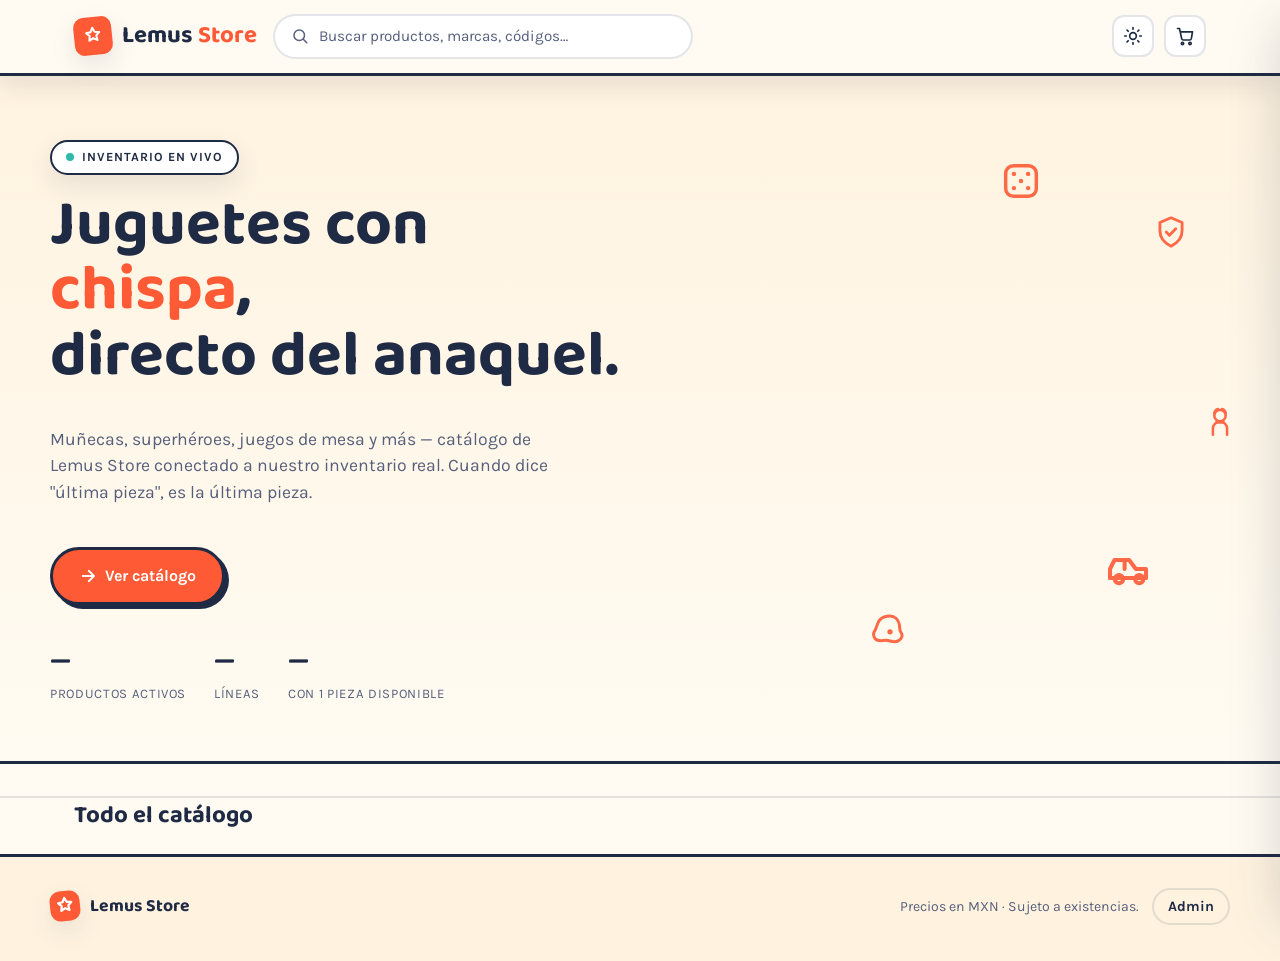
==== app/index.html @ d8103a43 "Paginate the public catalog at 15 products per page" ====
<!doctype html>
<html lang="es">
<head>
<meta charset="utf-8">
<meta name="viewport" content="width=device-width, initial-scale=1">
<title>Lemus Store — Catálogo</title>
<meta name="description" content="Catálogo de juguetes Lemus Store, con inventario en vivo.">
<link rel="stylesheet" href="css/styles.css">
<link rel="manifest" href="manifest-catalogo.json">
<meta name="theme-color" content="#FF5A36">
<link rel="apple-touch-icon" href="icons/catalogo/apple-touch-icon.png">
</head>
<body>

<header class="site">
  <div class="site-bar">
    <div class="logo">
      <span class="mark"><svg viewBox="0 0 24 24" fill="none" stroke="#fff" stroke-width="2.2" stroke-linecap="round" stroke-linejoin="round"><path d="M12 3l2.2 4.6 5 .7-3.6 3.5.9 5-4.5-2.4-4.5 2.4.9-5-3.6-3.5 5-.7z"/></svg></span>
      <span>Lemus <span style="color:var(--accent)">Store</span></span>
    </div>
    <label class="searchbox">
      <svg viewBox="0 0 24 24" fill="none" stroke="currentColor" stroke-width="2" stroke-linecap="round"><circle cx="11" cy="11" r="7"/><path d="m21 21-4.3-4.3"/></svg>
      <input id="search" type="text" placeholder="Buscar productos, marcas, códigos…" autocomplete="off">
    </label>
    <div class="head-actions">
      <button class="icon-btn" id="theme-toggle" aria-label="Cambiar tema" type="button">
        <svg viewBox="0 0 24 24" fill="none" stroke="currentColor" stroke-width="2" stroke-linecap="round" stroke-linejoin="round"><circle cx="12" cy="12" r="4"/></svg>
      </button>
      <button class="icon-btn" id="cart-btn" aria-label="Abrir carrito" type="button">
        <svg viewBox="0 0 24 24" fill="none" stroke="currentColor" stroke-width="2" stroke-linecap="round" stroke-linejoin="round"><circle cx="9" cy="21" r="1.4"/><circle cx="18" cy="21" r="1.4"/><path d="M3 3h2.4l2.6 12.2a2 2 0 0 0 2 1.6h7.6a2 2 0 0 0 2-1.6L21 7H6"/></svg>
        <span class="cart-count" id="cart-count" hidden>0</span>
      </button>
    </div>
  </div>
</header>

<section class="hero">
  <div class="hero-inner">
    <span class="eyebrow"><span class="dot"></span> Inventario en vivo</span>
    <h1>Juguetes con <span class="hl">chispa</span>,<br>directo del anaquel.</h1>
    <p class="lede">Muñecas, superhéroes, juegos de mesa y más — catálogo de Lemus Store conectado a nuestro inventario real. Cuando dice "última pieza", es la última pieza.</p>
    <div class="hero-ctas">
      <a href="#catalogo" class="btn btn-primary">
        <svg width="18" height="18" viewBox="0 0 24 24" fill="none" stroke="currentColor" stroke-width="2.4" stroke-linecap="round" stroke-linejoin="round"><path d="M5 12h14M13 5l7 7-7 7"/></svg>
        Ver catálogo
      </a>
    </div>
    <div class="hero-stats">
      <div><strong id="stat-products">—</strong><span>Productos activos</span></div>
      <div><strong id="stat-cats">—</strong><span>Líneas</span></div>
      <div><strong id="stat-low">—</strong><span>Con 1 pieza disponible</span></div>
    </div>
  </div>
</section>

<nav class="cat-rail" aria-label="Filtrar por línea">
  <div class="cat-scroll" id="line-scroll"></div>
</nav>
<nav class="cat-rail cat-rail-secondary" id="cat-rail-secondary" aria-label="Filtrar por categoría" hidden>
  <div class="cat-scroll" id="cat-scroll"></div>
</nav>

<main class="wrap" id="catalogo">
  <div class="grid-head">
    <h2 id="section-title">Todo el catálogo</h2>
    <span class="count" id="result-count"></span>
  </div>
  <div class="grid" id="grid"></div>
  <nav class="pagination" id="pagination" aria-label="Paginación del catálogo" hidden>
    <button class="btn btn-ghost btn-sm" id="page-prev" type="button">← Anterior</button>
    <span class="pagination-label" id="page-label"></span>
    <button class="btn btn-ghost btn-sm" id="page-next" type="button">Siguiente →</button>
  </nav>
  <div class="empty-state" id="empty-state" hidden>
    <svg viewBox="0 0 24 24" fill="none" stroke="currentColor" stroke-width="1.6"><circle cx="11" cy="11" r="7"/><path d="m21 21-4.3-4.3"/></svg>
    <p><strong>Sin resultados.</strong> Prueba con otra palabra o categoría.</p>
  </div>
</main>

<footer>
  <div class="foot-inner">
    <div class="logo" style="font-size:1.1rem;">
      <span class="mark" style="width:30px;height:30px;"><svg viewBox="0 0 24 24" fill="none" stroke="#fff" stroke-width="2.4" stroke-linecap="round" stroke-linejoin="round" width="16" height="16"><path d="M12 3l2.2 4.6 5 .7-3.6 3.5.9 5-4.5-2.4-4.5 2.4.9-5-3.6-3.5 5-.7z"/></svg></span>
      Lemus Store
    </div>
    <p>Precios en MXN · Sujeto a existencias. <a class="nav-link" href="admin.html" style="margin-left:10px;">Admin</a></p>
  </div>
</footer>

<div class="overlay" id="overlay"></div>
<aside class="drawer" id="drawer" aria-label="Carrito de compras">
  <div class="drawer-head">
    <h2>Tu carrito</h2>
    <button class="close-btn" id="close-drawer" aria-label="Cerrar carrito" type="button">
      <svg width="18" height="18" viewBox="0 0 24 24" fill="none" stroke="currentColor" stroke-width="2.2" stroke-linecap="round"><path d="M6 6l12 12M18 6L6 18"/></svg>
    </button>
  </div>
  <div class="drawer-items" id="drawer-items"></div>
  <div class="drawer-foot">
    <div class="field"><label for="chk-name">Nombre</label><input class="cell-input" id="chk-name" type="text" required></div>
    <div class="field"><label for="chk-phone">Teléfono</label><input class="cell-input" id="chk-phone" type="tel" required></div>
    <div class="field"><label for="chk-email">Correo</label><input class="cell-input" id="chk-email" type="email" required></div>
    <p class="form-error" id="checkout-error"></p>
    <div class="subtotal-row"><span>Subtotal</span><strong id="subtotal">$0.00</strong></div>
    <button class="btn btn-primary" style="width:100%;justify-content:center;" id="checkout-btn" type="button">Ir a pagar</button>
    <button class="btn btn-ghost" style="width:100%;justify-content:center;margin-top:8px;" id="layaway-btn" type="button">Apartar (paga 50% ahora)</button>
    <p style="color:var(--ink-soft);font-size:0.8rem;margin:6px 0 0;">Recoges tu pedido en tienda — no hacemos envíos por ahora.</p>
  </div>
</aside>

<div class="toast" id="toast"></div>

<script src="js/vendor/supabase.umd.js"></script>
<script type="module" src="js/catalog.js"></script>
<script>
  if ('serviceWorker' in navigator) {
    window.addEventListener('load', () => {
      navigator.serviceWorker.register('/sw.js').catch(() => {});
    });
  }
</script>
</body>
</html>
---- app/css/styles.css ----
@font-face {
  font-family: 'Baloo 2';
  font-weight: 700;
  font-style: normal;
  font-display: swap;
  src: url('../fonts/Baloo2-700.ttf') format('truetype');
}
@font-face {
  font-family: 'Karla';
  font-weight: 400;
  font-style: normal;
  font-display: swap;
  src: url('../fonts/Karla-400.ttf') format('truetype');
}
@font-face {
  font-family: 'Karla';
  font-weight: 700;
  font-style: normal;
  font-display: swap;
  src: url('../fonts/Karla-700.ttf') format('truetype');
}

:root {
  --bg: #FFFBF2;
  --bg-alt: #FFF3E0;
  --panel: #FFFFFF;
  --ink: #1F2A44;
  --ink-soft: #565F7C;
  --line: rgba(31,42,68,0.12);
  --accent: #FF5A36;
  --accent-ink: #FFFFFF;
  --accent-2: #FFC93C;
  --accent-3: #2FB8AC;
  --accent-4: #FF3E80;
  --accent-5: #7B67E0;
  --accent-6: #2F7DE0;
  --accent-7: #4CAF7D;
  --stock-low: #E0483C;
  --stock-low-bg: #FFE4DF;
  --ok: #1F9D63;
  --ok-bg: #DFF5E9;
  --shadow: 0 10px 26px rgba(31,42,68,0.10);
  --shadow-lg: 0 22px 48px rgba(31,42,68,0.18);
  --ease-out: cubic-bezier(0.23, 1, 0.32, 1);
  --ease-in-out: cubic-bezier(0.77, 0, 0.175, 1);
  --ease-drawer: cubic-bezier(0.32, 0.72, 0, 1);
  --ease-playful: cubic-bezier(0.34, 1.56, 0.64, 1);
  color-scheme: light;
}
@media (prefers-color-scheme: dark) {
  :root {
    --bg: #14162B; --bg-alt: #1B1D38; --panel: #1E2140;
    --ink: #F4F1E8; --ink-soft: #B7BAD6; --line: rgba(244,241,232,0.14);
    --accent: #FF7A52; --accent-ink: #1A1030; --accent-2: #FFD65C;
    --accent-3: #46D0C4; --accent-4: #FF6B9E; --accent-5: #9C8CFF;
    --accent-6: #5B9BFF; --accent-7: #6FCB9A;
    --stock-low: #FF8A7A; --stock-low-bg: rgba(255,122,82,0.16);
    --ok: #59D08C; --ok-bg: rgba(89,208,140,0.16);
    --shadow: 0 10px 26px rgba(0,0,0,0.32); --shadow-lg: 0 26px 54px rgba(0,0,0,0.45);
    color-scheme: dark;
  }
}
:root[data-theme="dark"] {
  --bg: #14162B; --bg-alt: #1B1D38; --panel: #1E2140;
  --ink: #F4F1E8; --ink-soft: #B7BAD6; --line: rgba(244,241,232,0.14);
  --accent: #FF7A52; --accent-ink: #1A1030; --accent-2: #FFD65C;
  --accent-3: #46D0C4; --accent-4: #FF6B9E; --accent-5: #9C8CFF;
  --accent-6: #5B9BFF; --accent-7: #6FCB9A;
  --stock-low: #FF8A7A; --stock-low-bg: rgba(255,122,82,0.16);
  --ok: #59D08C; --ok-bg: rgba(89,208,140,0.16);
  --shadow: 0 10px 26px rgba(0,0,0,0.32); --shadow-lg: 0 26px 54px rgba(0,0,0,0.45);
  color-scheme: dark;
}
:root[data-theme="light"] {
  --bg: #FFFBF2; --bg-alt: #FFF3E0; --panel: #FFFFFF;
  --ink: #1F2A44; --ink-soft: #565F7C; --line: rgba(31,42,68,0.12);
  --accent: #FF5A36; --accent-ink: #FFFFFF; --accent-2: #FFC93C;
  --accent-3: #2FB8AC; --accent-4: #FF3E80; --accent-5: #7B67E0;
  --accent-6: #2F7DE0; --accent-7: #4CAF7D;
  --stock-low: #E0483C; --stock-low-bg: #FFE4DF;
  --ok: #1F9D63; --ok-bg: #DFF5E9;
  --shadow: 0 10px 26px rgba(31,42,68,0.10); --shadow-lg: 0 22px 48px rgba(31,42,68,0.18);
  color-scheme: light;
}

* { box-sizing: border-box; }
html, body { margin: 0; padding: 0; }
body {
  background: var(--bg); color: var(--ink);
  font-family: 'Karla', system-ui, sans-serif;
  font-size: 16px; line-height: 1.5;
  -webkit-font-smoothing: antialiased;
  overflow-x: hidden;
}
h1, h2, h3, .display { font-family: 'Baloo 2', system-ui, sans-serif; font-weight: 700; text-wrap: balance; margin: 0; }
a { color: inherit; }
button { font-family: inherit; }
::selection { background: var(--accent-2); color: var(--ink); }

@media (prefers-reduced-motion: reduce) {
  *, *::before, *::after { animation-duration: 0.001ms !important; animation-delay: 0ms !important; animation-iteration-count: 1 !important; transition-duration: 0.001ms !important; }
}

.wrap { max-width: 1180px; margin: 0 auto; padding: 0 24px; }

/* ---------- Header ---------- */
header.site { position: sticky; top: 0; z-index: 40; background: var(--bg); border-bottom: 3px solid var(--ink); box-shadow: var(--shadow); }
.site-bar { display: flex; align-items: center; gap: 16px; padding: 14px 24px; max-width: 1180px; margin: 0 auto; }
.logo { display: flex; align-items: center; gap: 10px; font-family: 'Baloo 2', sans-serif; font-size: 1.5rem; white-space: nowrap; flex-shrink: 0; text-decoration: none; }
.logo .mark { width: 38px; height: 38px; border-radius: 10px; background: var(--accent); display: grid; place-items: center; transform: rotate(-6deg); box-shadow: var(--shadow); flex-shrink: 0; }
.logo .mark svg { width: 22px; height: 22px; }
.searchbox { flex: 1; display: flex; align-items: center; gap: 8px; background: var(--panel); border: 2px solid var(--line); border-radius: 999px; padding: 8px 16px; max-width: 420px; transition: border-color 0.15s ease; }
.searchbox:focus-within { border-color: var(--accent); }
.searchbox svg { width: 18px; height: 18px; flex-shrink: 0; color: var(--ink-soft); }
.searchbox input { border: none; outline: none; background: transparent; font: inherit; color: var(--ink); width: 100%; font-size: 0.95rem; }
.searchbox input::placeholder { color: var(--ink-soft); }
.head-actions { display: flex; align-items: center; gap: 10px; margin-left: auto; }
.icon-btn { position: relative; width: 42px; height: 42px; border-radius: 12px; border: 2px solid var(--line); background: var(--panel); display: grid; place-items: center; cursor: pointer; color: var(--ink); transition: transform 0.12s var(--ease-out), border-color 0.12s ease; }
.icon-btn:hover { border-color: var(--accent); transform: translateY(-2px); }
.icon-btn:active { transform: translateY(-2px) scale(0.93); transition-duration: 0.08s; }
.icon-btn:focus-visible { outline: 3px solid var(--accent); outline-offset: 2px; }
.icon-btn svg { width: 20px; height: 20px; }
.cart-count { position: absolute; top: -8px; right: -8px; background: var(--accent-4); color: #fff; font-size: 0.68rem; font-weight: 700; min-width: 20px; height: 20px; border-radius: 999px; display: grid; place-items: center; padding: 0 4px; border: 2px solid var(--bg); font-family: 'Karla', sans-serif; transform: scale(1); transition: transform 0.18s var(--ease-playful); }
.cart-count[hidden] { display: none; }
.cart-count.bump { transform: scale(1.35); }
.nav-link { font-weight: 700; font-size: 0.9rem; padding: 8px 14px; border-radius: 999px; border: 2px solid var(--line); text-decoration: none; color: var(--ink); transition: border-color 0.12s ease, transform 0.12s var(--ease-out); }
.nav-link:hover { border-color: var(--accent); transform: translateY(-2px); }

/* ---------- Hero ---------- */
.hero { position: relative; overflow: hidden; background: linear-gradient(180deg, var(--bg-alt), var(--bg)); border-bottom: 3px solid var(--ink); padding: 64px 24px 56px; }
.hero-inner { max-width: 1180px; margin: 0 auto; position: relative; z-index: 2; display: flex; flex-direction: column; align-items: flex-start; gap: 18px; }
.eyebrow { display: inline-flex; align-items: center; gap: 8px; background: var(--panel); border: 2px solid var(--ink); border-radius: 999px; padding: 6px 14px; font-weight: 700; font-size: 0.78rem; letter-spacing: 0.08em; text-transform: uppercase; box-shadow: var(--shadow); }
.eyebrow .dot { width: 8px; height: 8px; border-radius: 50%; background: var(--accent-3); flex-shrink: 0; animation: pulse 1.8s ease-in-out infinite; }
@keyframes pulse { 0%,100% { opacity: 1; transform: scale(1); } 50% { opacity: 0.5; transform: scale(0.8); } }
.hero h1 { font-size: clamp(2.2rem, 5.4vw, 4rem); line-height: 1.03; max-width: 15ch; }
.hero h1 .hl { color: var(--accent); }
.hero p.lede { max-width: 52ch; font-size: 1.1rem; color: var(--ink-soft); }
.hero-ctas { display: flex; gap: 12px; flex-wrap: wrap; margin-top: 6px; }
.btn { font-weight: 700; border-radius: 999px; padding: 14px 26px; border: 3px solid var(--ink); cursor: pointer; font-size: 1rem; display: inline-flex; align-items: center; gap: 8px; transition: transform 0.18s var(--ease-playful), box-shadow 0.18s var(--ease-out); text-decoration: none; }
.btn:focus-visible { outline: 3px solid var(--accent-3); outline-offset: 3px; }
.btn-primary { background: var(--accent); color: var(--accent-ink); box-shadow: 4px 4px 0 var(--ink); }
.btn-primary:hover { transform: translate(-2px,-2px); box-shadow: 6px 6px 0 var(--ink); }
.btn-ghost { background: var(--panel); color: var(--ink); box-shadow: 4px 4px 0 var(--ink); }
.btn-ghost:hover { transform: translate(-2px,-2px); box-shadow: 6px 6px 0 var(--ink); }
.btn:active { transform: translate(1px,1px); box-shadow: 2px 2px 0 var(--ink); transition: transform 0.09s var(--ease-out), box-shadow 0.09s var(--ease-out); }
.btn:disabled { opacity: 0.55; cursor: not-allowed; transform: none !important; box-shadow: 4px 4px 0 var(--ink) !important; }
.btn-sm { padding: 9px 16px; font-size: 0.88rem; border-width: 2px; box-shadow: 3px 3px 0 var(--ink); }
.btn-sm:hover { box-shadow: 4px 4px 0 var(--ink); }
.btn-danger { background: var(--stock-low-bg); color: var(--stock-low); border-color: var(--stock-low); box-shadow: 3px 3px 0 var(--stock-low); }
.hero-stats { display: flex; gap: 28px; margin-top: 18px; flex-wrap: wrap; }
.hero-stats div strong, .stat-tile strong { font-family: 'Baloo 2'; font-size: 1.7rem; display: block; font-variant-numeric: tabular-nums; }
.hero-stats div span, .stat-tile span { font-size: 0.82rem; color: var(--ink-soft); text-transform: uppercase; letter-spacing: 0.05em; }

.float-toy { position: absolute; z-index: 1; pointer-events: none; animation: float 6s ease-in-out infinite; opacity: 0.9; }
@keyframes float { 0%, 100% { transform: translateY(0) rotate(var(--r, 0deg)); } 50% { transform: translateY(-18px) rotate(var(--r2, 8deg)); } }

/* ---------- Category rail ---------- */
.cat-rail { position: sticky; top: 73px; z-index: 30; background: var(--bg); border-bottom: 2px solid var(--line); padding: 14px 0; }
.cat-rail-secondary { top: 129px; z-index: 29; background: var(--bg-alt); }
.price-wrap { display: inline-flex; align-items: baseline; gap: 6px; flex-wrap: wrap; }
.price-was { font-size: 0.82rem; color: var(--ink-soft); text-decoration: line-through; }
.promo-badge { font-size: 0.68rem; font-weight: 700; background: var(--accent-4); color: #fff; padding: 2px 7px; border-radius: 999px; }
.cat-scroll { display: flex; gap: 10px; overflow-x: auto; padding: 2px 24px; max-width: 1180px; margin: 0 auto; scrollbar-width: thin; }
.chip { flex-shrink: 0; display: inline-flex; align-items: center; gap: 8px; border: 2px solid var(--ink); border-radius: 999px; padding: 9px 16px; font-weight: 700; font-size: 0.88rem; background: var(--panel); color: var(--ink); cursor: pointer; transition: transform 0.12s var(--ease-out), background 0.12s ease, color 0.12s ease; white-space: nowrap; }
.chip .sw { width: 10px; height: 10px; border-radius: 50%; flex-shrink: 0; background: var(--c, var(--accent)); }
.chip:hover { transform: translateY(-2px); }
.chip:active { transform: translateY(-2px) scale(0.96); transition-duration: 0.08s; }
.chip[aria-pressed="true"] { background: var(--ink); color: var(--bg); }
.chip[aria-pressed="true"] .sw { background: var(--c, var(--accent-2)); }
.chip:focus-visible { outline: 3px solid var(--accent); outline-offset: 2px; }

/* ---------- Product grid ---------- */
main { padding: 40px 0 100px; }
.grid-head { display: flex; align-items: baseline; justify-content: space-between; gap: 12px; margin-bottom: 20px; flex-wrap: wrap; }
.grid-head[hidden] { display: none; }
.grid-head h2 { font-size: 1.5rem; }
.grid-head .count { color: var(--ink-soft); font-size: 0.92rem; }
.pagination { display: flex; align-items: center; justify-content: center; gap: 16px; margin: 28px 0 8px; }
.pagination[hidden] { display: none; }
.pagination-label { font-weight: 700; color: var(--ink-soft); font-size: 0.92rem; }
.grid { display: grid; grid-template-columns: repeat(auto-fill, minmax(230px, 1fr)); gap: 20px; }
.card { background: var(--panel); border: 2px solid var(--line); border-radius: 18px; overflow: hidden; display: flex; flex-direction: column; box-shadow: var(--shadow); transition: transform 0.16s var(--ease-out), box-shadow 0.16s var(--ease-out), border-color 0.16s var(--ease-out); opacity: 1; transform: translateY(0) scale(1); }
.card:hover { transform: translateY(-4px); box-shadow: var(--shadow-lg); border-color: var(--c, var(--accent)); }
.grid.animate-in .card { animation: card-in 0.32s var(--ease-out) both; animation-delay: calc(var(--i, 0) * 28ms); }
@keyframes card-in { from { opacity: 0; transform: translateY(10px) scale(0.97); } to { opacity: 1; transform: translateY(0) scale(1); } }
.card-art { position: relative; aspect-ratio: 4/3; background: linear-gradient(155deg, color-mix(in srgb, var(--c, var(--accent)) 24%, var(--bg)), color-mix(in srgb, var(--c, var(--accent)) 10%, var(--panel))); display: grid; place-items: center; overflow: hidden; }
.card-art svg { width: 46%; height: 46%; color: var(--c, var(--accent)); filter: drop-shadow(0 6px 10px rgba(0,0,0,0.15)); }
.card-art .ring { position: absolute; width: 130%; height: 130%; border-radius: 50%; border: 2px dashed color-mix(in srgb, var(--c, var(--accent)) 45%, transparent); opacity: 0.5; }
.badge-stock { position: absolute; top: 10px; left: 10px; background: var(--stock-low-bg); color: var(--stock-low); font-size: 0.7rem; font-weight: 700; padding: 4px 9px; border-radius: 999px; border: 1.5px solid color-mix(in srgb, var(--stock-low) 40%, transparent); }
.badge-code { position: absolute; top: 10px; right: 10px; background: rgba(255,255,255,0.85); color: var(--ink); font-size: 0.66rem; font-weight: 700; padding: 4px 8px; border-radius: 999px; font-family: 'Karla', monospace; letter-spacing: 0.02em; }
:root[data-theme="dark"] .badge-code { background: rgba(0,0,0,0.5); }
@media (prefers-color-scheme: dark) { .badge-code { background: rgba(0,0,0,0.5); } }
.card-body { padding: 14px 16px 16px; display: flex; flex-direction: column; gap: 8px; flex: 1; }
.card-cat { font-size: 0.7rem; font-weight: 700; text-transform: uppercase; letter-spacing: 0.06em; color: var(--c, var(--accent)); }
.card-name { font-family: 'Baloo 2'; font-size: 1.05rem; line-height: 1.15; min-height: 2.3em; }
.card-foot { margin-top: auto; display: flex; align-items: center; justify-content: space-between; gap: 8px; }
.price { font-family: 'Baloo 2'; font-size: 1.3rem; }
.price sup { font-size: 0.6em; font-family: 'Karla'; font-weight: 700; color: var(--ink-soft); }
.add-btn { width: 40px; height: 40px; border-radius: 12px; border: 2px solid var(--ink); background: var(--accent-2); color: var(--ink); cursor: pointer; display: grid; place-items: center; flex-shrink: 0; transition: transform 0.14s var(--ease-out); }
.add-btn:hover { transform: scale(1.07); }
.add-btn:active { transform: scale(0.95); transition-duration: 0.08s; }
.add-btn:focus-visible { outline: 3px solid var(--accent); outline-offset: 2px; }
.add-btn svg { width: 18px; height: 18px; }
.empty-state { text-align: center; padding: 70px 20px; color: var(--ink-soft); }
.empty-state svg { width: 64px; height: 64px; margin-bottom: 14px; color: var(--line); }
.skeleton { background: linear-gradient(90deg, var(--line) 25%, transparent 37%, var(--line) 63%); background-size: 400% 100%; animation: shimmer 1.4s ease infinite; border-radius: 18px; aspect-ratio: 3/4; }
@keyframes shimmer { 0% { background-position: 100% 0; } 100% { background-position: -100% 0; } }

/* ---------- Cart drawer ---------- */
.overlay { position: fixed; inset: 0; background: rgba(20,22,43,0.45); opacity: 0; pointer-events: none; transition: opacity 0.28s var(--ease-out); z-index: 48; backdrop-filter: blur(2px); }
.overlay.open { opacity: 1; pointer-events: auto; }
.drawer { position: fixed; top: 0; right: 0; height: 100%; width: min(400px, 92vw); background: var(--bg); border-left: 3px solid var(--ink); z-index: 49; display: flex; flex-direction: column; transform: translateX(100%); transition: transform 0.28s var(--ease-drawer); box-shadow: var(--shadow-lg); }
.drawer.open { transform: translateX(0); }
.drawer-head { display: flex; align-items: center; justify-content: space-between; padding: 18px 20px; border-bottom: 2px solid var(--line); }
.drawer-head h2 { font-size: 1.3rem; }
.close-btn { width: 36px; height: 36px; border-radius: 10px; border: 2px solid var(--line); background: var(--panel); cursor: pointer; display: grid; place-items: center; color: var(--ink); transition: border-color 0.12s ease, transform 0.1s var(--ease-out); }
.close-btn:hover { border-color: var(--accent); }
.close-btn:active { transform: scale(0.9); transition-duration: 0.08s; }
.drawer-items { flex: 1; overflow-y: auto; padding: 12px 20px; display: flex; flex-direction: column; gap: 12px; }
.cart-row { display: flex; gap: 12px; align-items: center; padding: 10px 0; border-bottom: 1px solid var(--line); }
.cart-row .art { width: 56px; height: 56px; border-radius: 12px; flex-shrink: 0; background: color-mix(in srgb, var(--c, var(--accent)) 22%, var(--bg)); display: grid; place-items: center; }
.cart-row .art svg { width: 60%; height: 60%; color: var(--c, var(--accent)); }
.cart-row .info { flex: 1; min-width: 0; }
.cart-row .info .n { font-family: 'Baloo 2'; font-size: 0.92rem; line-height: 1.2; }
.cart-row .info .p { font-size: 0.85rem; color: var(--ink-soft); margin-top: 2px; }
.qty-ctrl { display: flex; align-items: center; gap: 6px; }
.qty-ctrl button { width: 26px; height: 26px; border-radius: 8px; border: 2px solid var(--line); background: var(--panel); cursor: pointer; color: var(--ink); font-weight: 700; display: grid; place-items: center; transition: border-color 0.12s ease, transform 0.08s var(--ease-out); }
.qty-ctrl button:hover { border-color: var(--accent); }
.qty-ctrl button:active { transform: scale(0.88); }
.qty-ctrl span { min-width: 18px; text-align: center; font-weight: 700; font-variant-numeric: tabular-nums; }
.drawer-foot { border-top: 2px solid var(--line); padding: 18px 20px 22px; }
.subtotal-row { display: flex; justify-content: space-between; align-items: baseline; margin-bottom: 14px; }
.subtotal-row span:first-child { color: var(--ink-soft); font-size: 0.9rem; }
.subtotal-row strong { font-family: 'Baloo 2'; font-size: 1.5rem; }
.drawer-empty { text-align: center; padding: 50px 20px; color: var(--ink-soft); }
.drawer-empty svg { width: 56px; height: 56px; margin-bottom: 12px; color: var(--line); }

.toast { position: fixed; bottom: 24px; left: 50%; transform: translateX(-50%) translateY(12px) scale(0.96); background: var(--ink); color: var(--bg); padding: 12px 20px; border-radius: 999px; font-weight: 700; font-size: 0.9rem; opacity: 0; pointer-events: none; transition: opacity 0.16s var(--ease-out), transform 0.16s var(--ease-out); z-index: 60; display: flex; align-items: center; gap: 8px; box-shadow: var(--shadow-lg); }
.toast.show { opacity: 1; transform: translateX(-50%) translateY(0) scale(1); transition-duration: 0.22s; }
.toast svg { width: 16px; height: 16px; color: var(--accent-3); flex-shrink: 0; }
.toast.error svg { color: var(--stock-low); }

footer { border-top: 3px solid var(--ink); padding: 34px 24px 40px; background: var(--bg-alt); }
.foot-inner { max-width: 1180px; margin: 0 auto; display: flex; justify-content: space-between; gap: 20px; flex-wrap: wrap; align-items: center; }
.foot-inner p { color: var(--ink-soft); font-size: 0.88rem; margin: 0; }

/* ---------- Admin ---------- */
.admin-main { padding: 32px 0 100px; }
.tab-row { display: flex; gap: 6px; overflow-x: auto; border-bottom: 2px solid var(--line); margin-bottom: 22px; }
.tab-btn { flex-shrink: 0; border: none; background: none; padding: 10px 16px; font-weight: 700; font-size: 0.92rem; color: var(--ink-soft); cursor: pointer; border-bottom: 3px solid transparent; margin-bottom: -2px; transition: color 0.12s ease, border-color 0.12s ease; }
.tab-btn:hover { color: var(--ink); }
.tab-btn[aria-selected="true"] { color: var(--ink); border-color: var(--accent); }
.tab-panel[hidden] { display: none; }
.stat-row { display: grid; grid-template-columns: repeat(auto-fit, minmax(160px, 1fr)); gap: 16px; margin-bottom: 32px; }
.stat-tile { background: var(--panel); border: 2px solid var(--line); border-radius: 16px; padding: 18px 20px; box-shadow: var(--shadow); }
.stat-tile.warn strong { color: var(--stock-low); }
.toolbar { display: flex; align-items: center; gap: 12px; flex-wrap: wrap; margin-bottom: 18px; }
.toolbar .searchbox { max-width: 320px; }
.table-wrap { overflow-x: auto; border: 2px solid var(--line); border-radius: 16px; background: var(--panel); box-shadow: var(--shadow); }
table.admin-table { width: 100%; border-collapse: collapse; min-width: 760px; }
.admin-table th { text-align: left; font-size: 0.72rem; text-transform: uppercase; letter-spacing: 0.05em; color: var(--ink-soft); padding: 12px 14px; border-bottom: 2px solid var(--line); white-space: nowrap; }
.admin-table td { padding: 10px 14px; border-bottom: 1px solid var(--line); vertical-align: middle; }
.admin-table tr:last-child td { border-bottom: none; }
.admin-table tr.low-stock td:first-child { box-shadow: inset 3px 0 0 var(--stock-low); }
.cat-dot { display: inline-block; width: 9px; height: 9px; border-radius: 50%; margin-right: 6px; background: var(--c, var(--accent)); }
.cell-input { width: 100%; min-width: 90px; border: 2px solid transparent; background: transparent; border-radius: 8px; padding: 6px 8px; font: inherit; font-variant-numeric: tabular-nums; color: var(--ink); transition: border-color 0.12s ease, background 0.12s ease; }
.cell-input:hover { background: var(--bg-alt); }
.cell-input:focus { outline: none; border-color: var(--accent); background: var(--panel); }
.cell-input.name-input { min-width: 220px; }
.cell-input.dirty { border-color: var(--accent-2); background: color-mix(in srgb, var(--accent-2) 14%, var(--panel)); }
select.cell-input { appearance: none; cursor: pointer; }
.row-actions { display: flex; gap: 6px; }
.icon-mini { width: 30px; height: 30px; border-radius: 8px; border: 2px solid var(--line); background: var(--panel); cursor: pointer; display: grid; place-items: center; color: var(--ink); transition: border-color 0.12s ease, transform 0.1s var(--ease-out); }
.icon-mini:hover { border-color: var(--accent); }
.icon-mini:active { transform: scale(0.9); }
.icon-mini.danger:hover { border-color: var(--stock-low); color: var(--stock-low); }
.icon-mini svg { width: 15px; height: 15px; }
.save-pill { font-size: 0.68rem; font-weight: 700; padding: 3px 8px; border-radius: 999px; background: var(--ok-bg); color: var(--ok); opacity: 0; transition: opacity 0.2s var(--ease-out); white-space: nowrap; }
.save-pill.show { opacity: 1; }

.login-wrap { min-height: calc(100vh - 74px); display: grid; place-items: center; padding: 40px 20px; }
.login-wrap[hidden] { display: none; }
.login-card { width: 100%; max-width: 380px; background: var(--panel); border: 2px solid var(--line); border-radius: 20px; padding: 32px 28px; box-shadow: var(--shadow-lg); display: flex; flex-direction: column; gap: 16px; }
.login-card h1 { font-size: 1.5rem; }
.login-card p { color: var(--ink-soft); font-size: 0.92rem; margin: 0; }
.field { display: flex; flex-direction: column; gap: 6px; }
.field label { font-size: 0.8rem; font-weight: 700; color: var(--ink-soft); }
.field input { border: 2px solid var(--line); border-radius: 10px; padding: 10px 12px; font: inherit; background: var(--bg); color: var(--ink); transition: border-color 0.12s ease; }
.field input:focus { outline: none; border-color: var(--accent); }
.form-error { color: var(--stock-low); font-size: 0.85rem; min-height: 1.2em; }
.add-form { display: grid; grid-template-columns: repeat(auto-fit, minmax(140px, 1fr)); gap: 10px; background: var(--panel); border: 2px solid var(--line); border-radius: 16px; padding: 18px; margin-bottom: 18px; box-shadow: var(--shadow); }
.add-form[hidden] { display: none; }
.add-form .field { grid-column: span 1; }
.add-form .submit-cell { display: flex; align-items: flex-end; }

@media (max-width: 640px) {
  .hero { padding: 44px 20px 40px; }
  .searchbox { max-width: none; }
  .site-bar { flex-wrap: wrap; }
  .cat-rail { top: 0; }
  .cat-rail-secondary { top: 56px; }
}
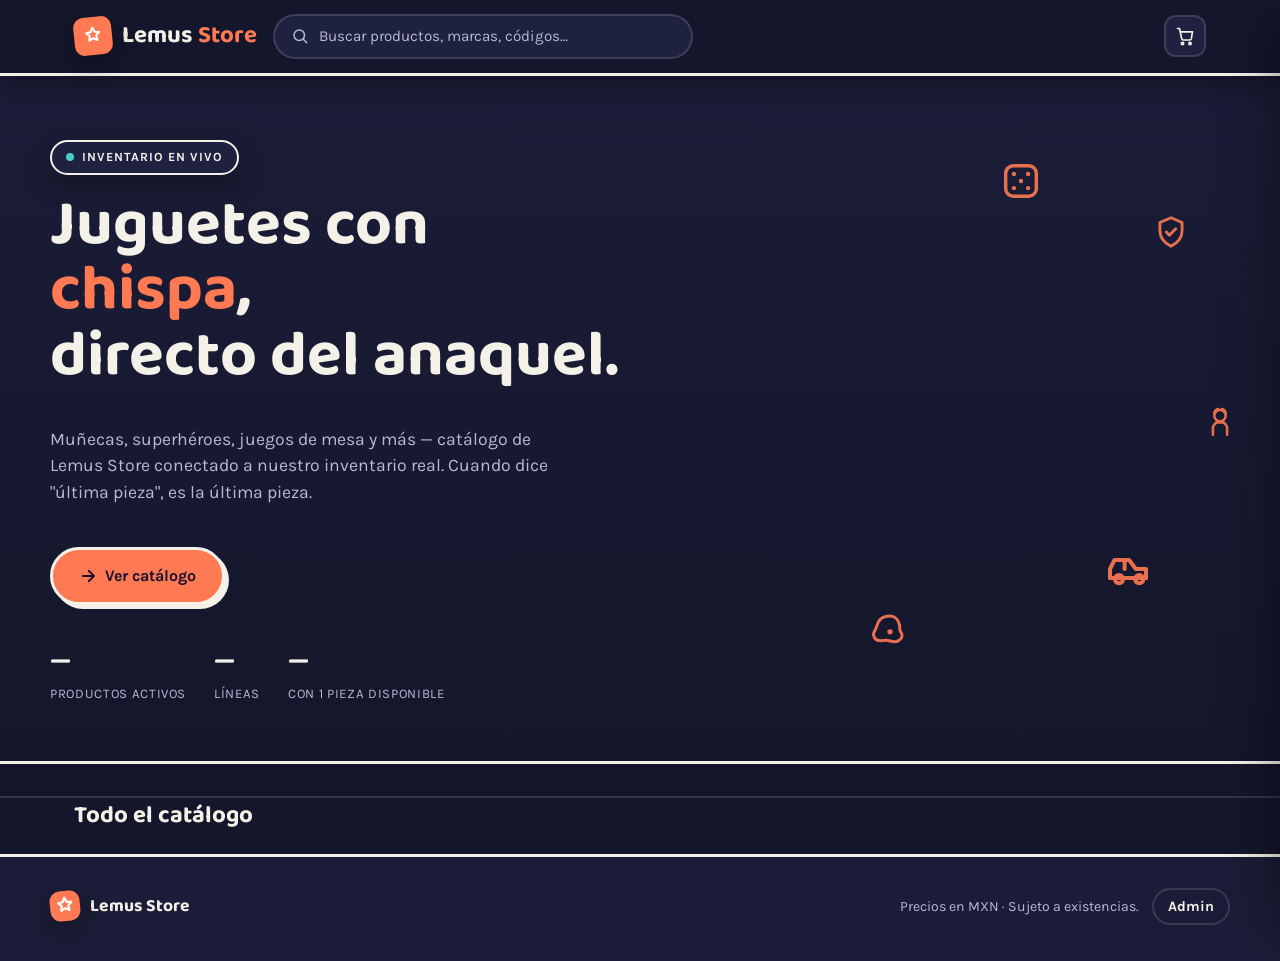
==== commit d7fa0cd7: "Auto-switch the public catalog's theme by time of day in Mexico City" ====
--- a/app/index.html
+++ b/app/index.html
@@ -23,9 +23,6 @@
       <input id="search" type="text" placeholder="Buscar productos, marcas, códigos…" autocomplete="off">
     </label>
     <div class="head-actions">
-      <button class="icon-btn" id="theme-toggle" aria-label="Cambiar tema" type="button">
-        <svg viewBox="0 0 24 24" fill="none" stroke="currentColor" stroke-width="2" stroke-linecap="round" stroke-linejoin="round"><circle cx="12" cy="12" r="4"/></svg>
-      </button>
       <button class="icon-btn" id="cart-btn" aria-label="Abrir carrito" type="button">
         <svg viewBox="0 0 24 24" fill="none" stroke="currentColor" stroke-width="2" stroke-linecap="round" stroke-linejoin="round"><circle cx="9" cy="21" r="1.4"/><circle cx="18" cy="21" r="1.4"/><path d="M3 3h2.4l2.6 12.2a2 2 0 0 0 2 1.6h7.6a2 2 0 0 0 2-1.6L21 7H6"/></svg>
         <span class="cart-count" id="cart-count" hidden>0</span>
@@ -46,7 +43,7 @@
       </a>
     </div>
     <div class="hero-stats">
-      <div><strong id="stat-products">—</strong><span>Productos activos</span></div>
+      <div id="stat-products-wrap"><strong id="stat-products">—</strong><span>Productos activos</span></div>
       <div><strong id="stat-cats">—</strong><span>Líneas</span></div>
       <div><strong id="stat-low">—</strong><span>Con 1 pieza disponible</span></div>
     </div>
@@ -71,6 +68,7 @@
     <span class="pagination-label" id="page-label"></span>
     <button class="btn btn-ghost btn-sm" id="page-next" type="button">Siguiente →</button>
   </nav>
+  <div class="promo-banner" id="promo-banner" hidden></div>
   <div class="empty-state" id="empty-state" hidden>
     <svg viewBox="0 0 24 24" fill="none" stroke="currentColor" stroke-width="1.6"><circle cx="11" cy="11" r="7"/><path d="m21 21-4.3-4.3"/></svg>
     <p><strong>Sin resultados.</strong> Prueba con otra palabra o categoría.</p>
--- a/app/css/styles.css
+++ b/app/css/styles.css
@@ -178,6 +178,9 @@
 .pagination { display: flex; align-items: center; justify-content: center; gap: 16px; margin: 28px 0 8px; }
 .pagination[hidden] { display: none; }
 .pagination-label { font-weight: 700; color: var(--ink-soft); font-size: 0.92rem; }
+.promo-banner { display: flex; flex-wrap: wrap; gap: 10px; margin: 24px 0 8px; }
+.promo-banner[hidden] { display: none; }
+.promo-banner-item { background: var(--accent-2); color: var(--ink); font-weight: 700; padding: 10px 18px; border-radius: 999px; border: 2px solid var(--ink); font-size: 0.88rem; }
 .grid { display: grid; grid-template-columns: repeat(auto-fill, minmax(230px, 1fr)); gap: 20px; }
 .card { background: var(--panel); border: 2px solid var(--line); border-radius: 18px; overflow: hidden; display: flex; flex-direction: column; box-shadow: var(--shadow); transition: transform 0.16s var(--ease-out), box-shadow 0.16s var(--ease-out), border-color 0.16s var(--ease-out); opacity: 1; transform: translateY(0) scale(1); }
 .card:hover { transform: translateY(-4px); box-shadow: var(--shadow-lg); border-color: var(--c, var(--accent)); }
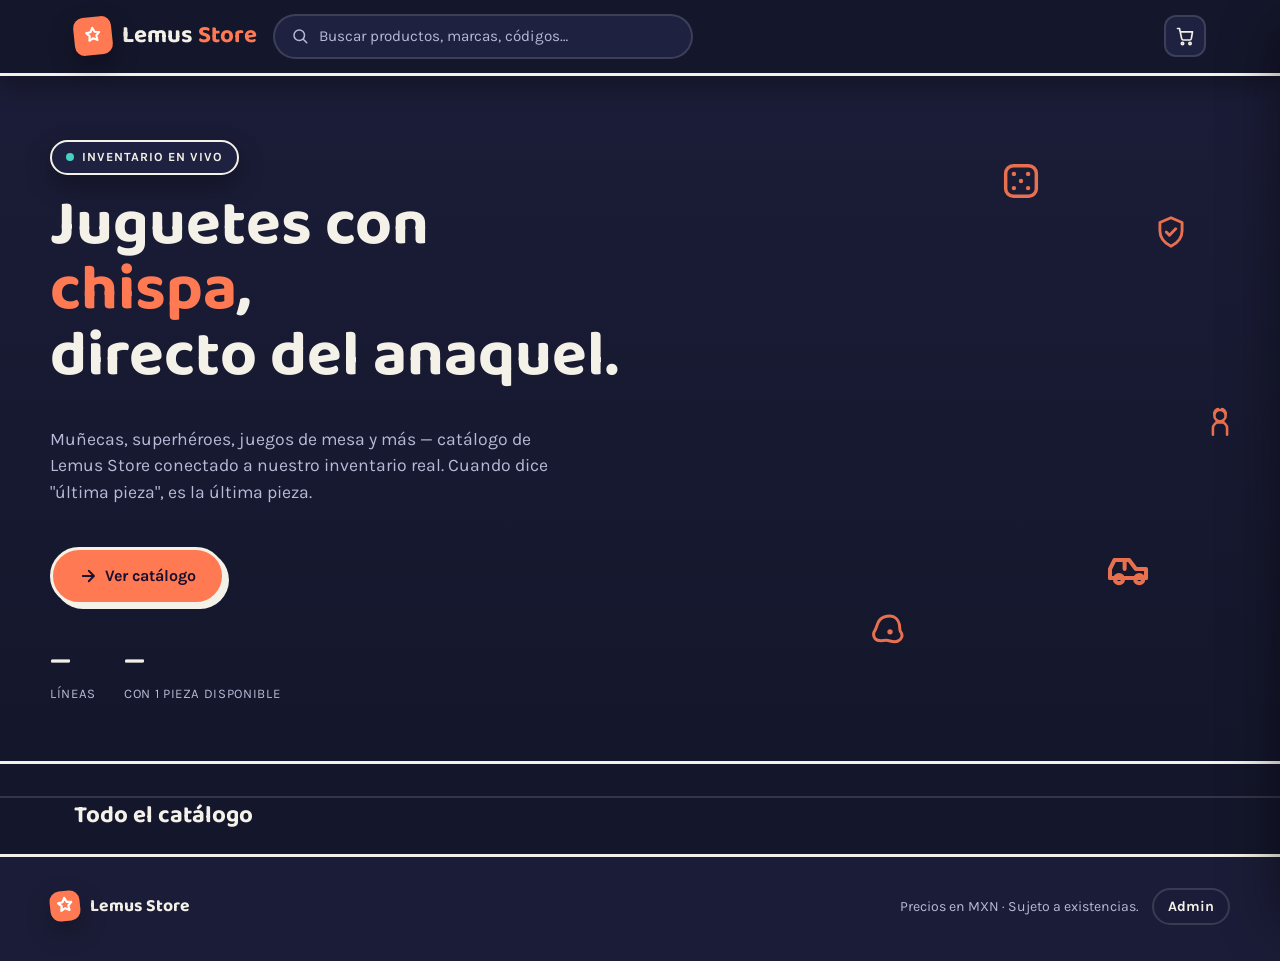
==== commit d19b769c: "Fix final-review findings: promo banner scope, realtime propagation, Admin resilience Addresses the " ====
--- a/app/index.html
+++ b/app/index.html
@@ -43,7 +43,7 @@
       </a>
     </div>
     <div class="hero-stats">
-      <div id="stat-products-wrap"><strong id="stat-products">—</strong><span>Productos activos</span></div>
+      <div id="stat-products-wrap" hidden><strong id="stat-products">—</strong><span>Productos activos</span></div>
       <div><strong id="stat-cats">—</strong><span>Líneas</span></div>
       <div><strong id="stat-low">—</strong><span>Con 1 pieza disponible</span></div>
     </div>
--- a/app/css/styles.css
+++ b/app/css/styles.css
@@ -102,6 +102,7 @@
 }
 
 .wrap { max-width: 1180px; margin: 0 auto; padding: 0 24px; }
+#catalogo { scroll-margin-top: 80px; }
 
 /* ---------- Header ---------- */
 header.site { position: sticky; top: 0; z-index: 40; background: var(--bg); border-bottom: 3px solid var(--ink); box-shadow: var(--shadow); }
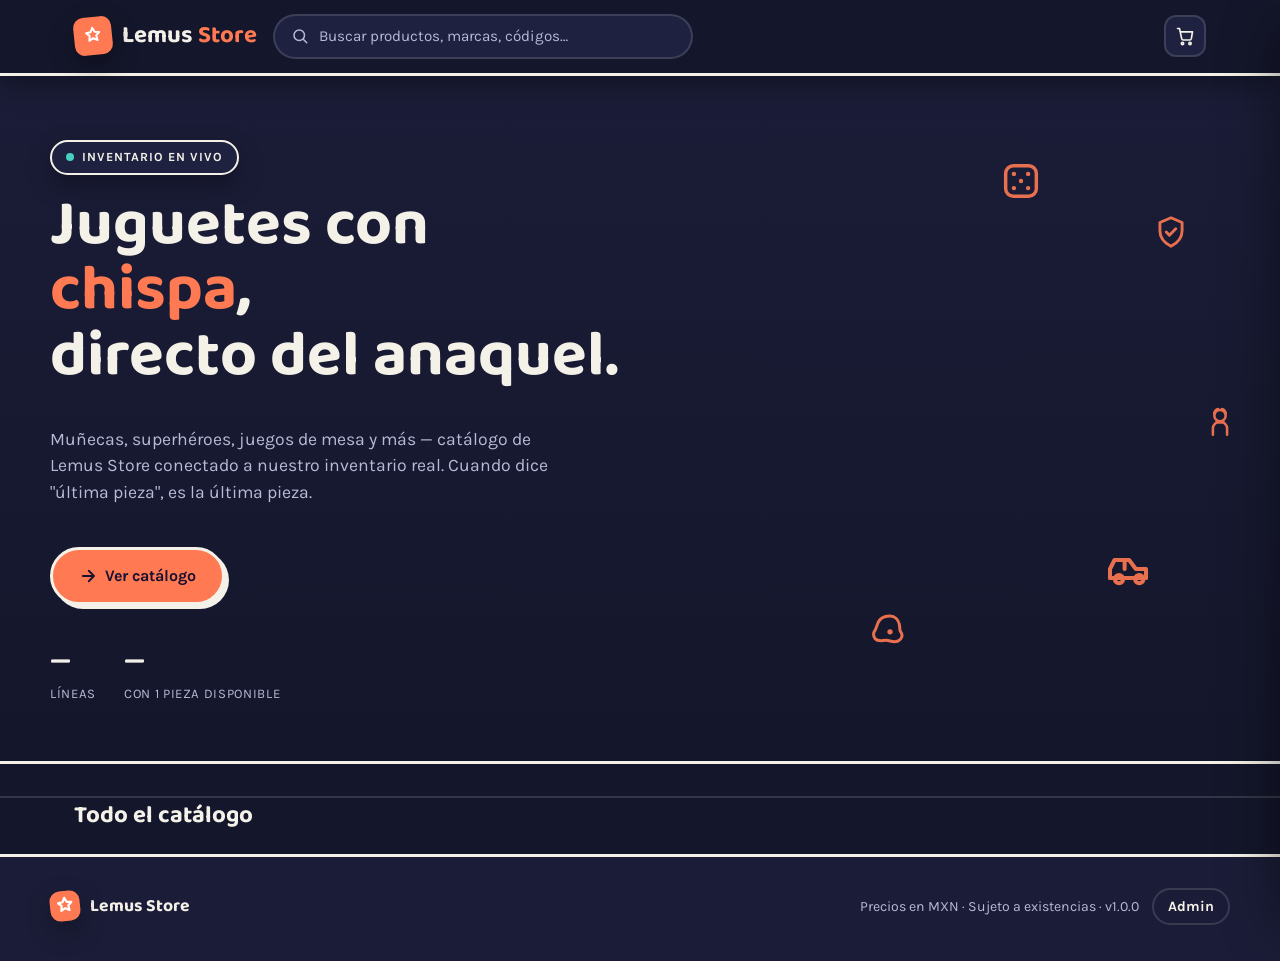
==== commit be2aa46e: "Agrega número de versión y revisa actualizaciones sin cerrar la app Nuevo js/version.js con APP_VERS" ====
--- a/app/index.html
+++ b/app/index.html
@@ -69,6 +69,7 @@
     <button class="btn btn-ghost btn-sm" id="page-next" type="button">Siguiente →</button>
   </nav>
   <div class="promo-banner" id="promo-banner" hidden></div>
+  <div class="promo-upcoming" id="promo-upcoming" hidden></div>
   <div class="empty-state" id="empty-state" hidden>
     <svg viewBox="0 0 24 24" fill="none" stroke="currentColor" stroke-width="1.6"><circle cx="11" cy="11" r="7"/><path d="m21 21-4.3-4.3"/></svg>
     <p><strong>Sin resultados.</strong> Prueba con otra palabra o categoría.</p>
@@ -81,7 +82,7 @@
       <span class="mark" style="width:30px;height:30px;"><svg viewBox="0 0 24 24" fill="none" stroke="#fff" stroke-width="2.4" stroke-linecap="round" stroke-linejoin="round" width="16" height="16"><path d="M12 3l2.2 4.6 5 .7-3.6 3.5.9 5-4.5-2.4-4.5 2.4.9-5-3.6-3.5 5-.7z"/></svg></span>
       Lemus Store
     </div>
-    <p>Precios en MXN · Sujeto a existencias. <a class="nav-link" href="admin.html" style="margin-left:10px;">Admin</a></p>
+    <p>Precios en MXN · Sujeto a existencias · v<span id="app-version">—</span> <a class="nav-link" href="admin.html" style="margin-left:10px;">Admin</a></p>
   </div>
 </footer>
 
@@ -110,12 +111,5 @@
 
 <script src="js/vendor/supabase.umd.js"></script>
 <script type="module" src="js/catalog.js"></script>
-<script>
-  if ('serviceWorker' in navigator) {
-    window.addEventListener('load', () => {
-      navigator.serviceWorker.register('/sw.js').catch(() => {});
-    });
-  }
-</script>
 </body>
 </html>
--- a/app/css/styles.css
+++ b/app/css/styles.css
@@ -102,7 +102,8 @@
 }
 
 .wrap { max-width: 1180px; margin: 0 auto; padding: 0 24px; }
-#catalogo { scroll-margin-top: 80px; }
+#catalogo { scroll-margin-top: 90px; }
+#cat-rail-secondary:not([hidden]) ~ #catalogo { scroll-margin-top: 146px; }
 
 /* ---------- Header ---------- */
 header.site { position: sticky; top: 0; z-index: 40; background: var(--bg); border-bottom: 3px solid var(--ink); box-shadow: var(--shadow); }
@@ -138,6 +139,7 @@
 .hero p.lede { max-width: 52ch; font-size: 1.1rem; color: var(--ink-soft); }
 .hero-ctas { display: flex; gap: 12px; flex-wrap: wrap; margin-top: 6px; }
 .btn { font-weight: 700; border-radius: 999px; padding: 14px 26px; border: 3px solid var(--ink); cursor: pointer; font-size: 1rem; display: inline-flex; align-items: center; gap: 8px; transition: transform 0.18s var(--ease-playful), box-shadow 0.18s var(--ease-out); text-decoration: none; }
+.btn[hidden] { display: none; }
 .btn:focus-visible { outline: 3px solid var(--accent-3); outline-offset: 3px; }
 .btn-primary { background: var(--accent); color: var(--accent-ink); box-shadow: 4px 4px 0 var(--ink); }
 .btn-primary:hover { transform: translate(-2px,-2px); box-shadow: 6px 6px 0 var(--ink); }
@@ -179,9 +181,21 @@
 .pagination { display: flex; align-items: center; justify-content: center; gap: 16px; margin: 28px 0 8px; }
 .pagination[hidden] { display: none; }
 .pagination-label { font-weight: 700; color: var(--ink-soft); font-size: 0.92rem; }
-.promo-banner { display: flex; flex-wrap: wrap; gap: 10px; margin: 24px 0 8px; }
+.promo-banner { margin: 24px 0 8px; }
 .promo-banner[hidden] { display: none; }
+.promo-product-row { display: flex; flex-wrap: wrap; gap: 16px; margin-bottom: 10px; }
+.promo-product-card { --c: var(--accent); display: flex; align-items: center; gap: 16px; background: var(--panel); border: 3px solid var(--ink); border-radius: 18px; padding: 16px 22px; box-shadow: var(--shadow); flex: 1 1 320px; max-width: 480px; }
+.promo-product-art { width: 76px; height: 76px; flex-shrink: 0; border-radius: 16px; background: color-mix(in srgb, var(--c) 22%, var(--panel)); display: grid; place-items: center; color: var(--c); }
+.promo-product-art svg { width: 44px; height: 44px; }
+.promo-product-body { display: flex; flex-direction: column; gap: 4px; }
+.promo-product-badge { align-self: flex-start; font-size: 0.72rem; font-weight: 700; background: var(--accent-4); color: #fff; padding: 3px 10px; border-radius: 999px; }
+.promo-product-name { font-size: 1.05rem; margin: 0; }
+.promo-product-price { display: flex; align-items: baseline; gap: 8px; }
+.promo-banner-pills { display: flex; flex-wrap: wrap; gap: 10px; }
 .promo-banner-item { background: var(--accent-2); color: var(--ink); font-weight: 700; padding: 10px 18px; border-radius: 999px; border: 2px solid var(--ink); font-size: 0.88rem; }
+.promo-upcoming { display: flex; flex-direction: column; gap: 4px; margin: 4px 0 8px; }
+.promo-upcoming[hidden] { display: none; }
+.promo-upcoming-item { font-size: 0.85rem; font-weight: 600; color: var(--ink-soft); }
 .grid { display: grid; grid-template-columns: repeat(auto-fill, minmax(230px, 1fr)); gap: 20px; }
 .card { background: var(--panel); border: 2px solid var(--line); border-radius: 18px; overflow: hidden; display: flex; flex-direction: column; box-shadow: var(--shadow); transition: transform 0.16s var(--ease-out), box-shadow 0.16s var(--ease-out), border-color 0.16s var(--ease-out); opacity: 1; transform: translateY(0) scale(1); }
 .card:hover { transform: translateY(-4px); box-shadow: var(--shadow-lg); border-color: var(--c, var(--accent)); }
@@ -191,6 +205,12 @@
 .card-art svg { width: 46%; height: 46%; color: var(--c, var(--accent)); filter: drop-shadow(0 6px 10px rgba(0,0,0,0.15)); }
 .card-art .ring { position: absolute; width: 130%; height: 130%; border-radius: 50%; border: 2px dashed color-mix(in srgb, var(--c, var(--accent)) 45%, transparent); opacity: 0.5; }
 .badge-stock { position: absolute; top: 10px; left: 10px; background: var(--stock-low-bg); color: var(--stock-low); font-size: 0.7rem; font-weight: 700; padding: 4px 9px; border-radius: 999px; border: 1.5px solid color-mix(in srgb, var(--stock-low) 40%, transparent); }
+.badge-stock.out { background: var(--panel); color: var(--ink-soft); border-color: var(--line); }
+.card.out-of-stock { opacity: 0.6; }
+.card.out-of-stock:hover { transform: none; box-shadow: var(--shadow); border-color: var(--line); }
+.card.out-of-stock .card-art { filter: grayscale(0.6); }
+.add-btn:disabled { background: var(--panel); color: var(--ink-soft); border-color: var(--line); cursor: not-allowed; }
+.add-btn:disabled:hover, .add-btn:disabled:active { transform: none; }
 .badge-code { position: absolute; top: 10px; right: 10px; background: rgba(255,255,255,0.85); color: var(--ink); font-size: 0.66rem; font-weight: 700; padding: 4px 8px; border-radius: 999px; font-family: 'Karla', monospace; letter-spacing: 0.02em; }
 :root[data-theme="dark"] .badge-code { background: rgba(0,0,0,0.5); }
 @media (prefers-color-scheme: dark) { .badge-code { background: rgba(0,0,0,0.5); } }
@@ -244,25 +264,137 @@
 .toast svg { width: 16px; height: 16px; color: var(--accent-3); flex-shrink: 0; }
 .toast.error svg { color: var(--stock-low); }
 
+#pwa-update-banner {
+  position: fixed; top: calc(12px + env(safe-area-inset-top)); left: 50%; transform: translateX(-50%);
+  z-index: 200; display: flex; align-items: center; gap: 10px;
+  background: color-mix(in srgb, var(--ink) 90%, transparent); color: var(--bg);
+  backdrop-filter: blur(16px) saturate(160%); -webkit-backdrop-filter: blur(16px) saturate(160%);
+  border-radius: 999px; padding: 8px 8px 8px 16px; box-shadow: var(--shadow-lg);
+  font-size: 0.86rem; font-weight: 700; max-width: calc(100vw - 32px);
+}
+#pwa-update-banner button {
+  background: var(--accent); color: var(--accent-ink); border: none; border-radius: 999px;
+  padding: 7px 14px; font-weight: 700; font-size: 0.82rem; cursor: pointer; white-space: nowrap; font-family: inherit;
+}
+
 footer { border-top: 3px solid var(--ink); padding: 34px 24px 40px; background: var(--bg-alt); }
 .foot-inner { max-width: 1180px; margin: 0 auto; display: flex; justify-content: space-between; gap: 20px; flex-wrap: wrap; align-items: center; }
 .foot-inner p { color: var(--ink-soft); font-size: 0.88rem; margin: 0; }
 
 /* ---------- Admin ---------- */
-.admin-main { padding: 32px 0 100px; }
-.tab-row { display: flex; gap: 6px; overflow-x: auto; border-bottom: 2px solid var(--line); margin-bottom: 22px; }
-.tab-btn { flex-shrink: 0; border: none; background: none; padding: 10px 16px; font-weight: 700; font-size: 0.92rem; color: var(--ink-soft); cursor: pointer; border-bottom: 3px solid transparent; margin-bottom: -2px; transition: color 0.12s ease, border-color 0.12s ease; }
-.tab-btn:hover { color: var(--ink); }
-.tab-btn[aria-selected="true"] { color: var(--ink); border-color: var(--accent); }
+.admin-shell { max-width: 1180px; margin: 0 auto; padding: 24px 24px 100px; display: flex; gap: 28px; align-items: flex-start; }
+.admin-shell[hidden] { display: none; }
+.admin-content { flex: 1; min-width: 0; }
 .tab-panel[hidden] { display: none; }
+
+.admin-sidebar { flex: none; width: 220px; position: sticky; top: 90px; display: flex; flex-direction: column; gap: 2px; max-height: calc(100vh - 106px); overflow-y: auto; }
+.sidebar-brand { font-family: 'Baloo 2'; font-size: 1.1rem; display: flex; align-items: center; gap: 8px; padding: 4px 10px 14px; }
+.sidebar-mark { font-size: 1.3rem; }
+.nav-group-label { font-size: 0.72rem; font-weight: 700; text-transform: uppercase; letter-spacing: 0.05em; color: var(--ink-soft); margin: 14px 0 4px; padding: 0 10px; }
+.nav-group-label:first-of-type { margin-top: 6px; }
+
+.tab-btn { display: flex; align-items: center; gap: 10px; border: none; background: none; cursor: pointer; font-family: 'Karla'; font-weight: 700; font-size: 0.92rem; color: var(--ink-soft); text-align: left; transition: color 0.12s ease, background 0.12s ease; }
+.tab-btn[hidden] { display: none; }
+.tab-btn .icon { width: 17px; height: 17px; stroke: currentColor; fill: none; stroke-width: 1.8; stroke-linecap: round; stroke-linejoin: round; flex: none; }
+
+.tab-btn.nav-item { padding: 9px 10px; border-radius: 10px; }
+.tab-btn.nav-item:hover { color: var(--ink); background: var(--bg-alt); }
+.tab-btn.nav-item[aria-selected="true"] { color: var(--accent-ink); background: var(--accent); }
+
+.tab-btn.nav-bn-item { flex: 1; justify-content: center; flex-direction: column; gap: 4px; padding: 9px 4px; font-size: 0.72rem; border-radius: 10px; min-height: 52px; }
+.tab-btn.nav-bn-item .icon { width: 21px; height: 21px; }
+.tab-btn.nav-bn-item[aria-selected="true"] { color: var(--accent); }
+.tab-btn.nav-bn-main .icon { width: 26px; height: 26px; padding: 5px; border-radius: 50%; background: var(--accent); color: var(--accent-ink); box-sizing: content-box; }
+.tab-btn.nav-bn-main[aria-selected="true"] .icon { background: var(--ink); }
+#more-nav-btn { flex: 1; display: flex; flex-direction: column; align-items: center; justify-content: center; gap: 4px; padding: 9px 4px; border: none; background: none; cursor: pointer; font-family: 'Karla'; font-weight: 700; font-size: 0.72rem; color: var(--ink-soft); border-radius: 10px; min-height: 52px; }
+#more-nav-btn .icon { width: 21px; height: 21px; stroke: currentColor; fill: none; stroke-width: 1.8; stroke-linecap: round; stroke-linejoin: round; }
+#more-nav-btn[aria-expanded="true"] { color: var(--accent); }
+
+.admin-bottomnav { display: none; }
+
+.more-backdrop { position: fixed; inset: 0; background: rgba(31,42,68,0.35); z-index: 46; }
+.more-backdrop[hidden] { display: none; }
+.more-sheet {
+  display: flex; flex-direction: column; gap: 2px; position: fixed; left: 0; right: 0; bottom: 0; z-index: 47;
+  background: var(--panel); border-radius: 20px 20px 0 0; padding: 10px 14px calc(14px + env(safe-area-inset-bottom));
+  max-height: 70vh; overflow-y: auto; box-shadow: var(--shadow-lg);
+}
+.more-sheet[hidden] { display: none; }
+.more-sheet-head { display: flex; align-items: center; justify-content: space-between; font-family: 'Baloo 2'; font-size: 1.05rem; padding: 4px 6px 10px; }
+
+.sell-sheet-option {
+  display: flex; align-items: center; gap: 14px; width: 100%; text-align: left;
+  border: none; background: none; cursor: pointer; padding: 10px 6px; border-radius: 14px;
+  transition: background 0.12s ease;
+}
+.sell-sheet-option:hover, .sell-sheet-option:focus-visible { background: var(--bg-alt); outline: none; }
+.sell-sheet-option .opt-icon {
+  width: 48px; height: 48px; border-radius: 14px; flex: none; display: grid; place-items: center;
+  background: color-mix(in srgb, var(--c, var(--accent)) 22%, var(--bg)); font-size: 22px; line-height: 1;
+}
+.sell-sheet-option .opt-body { flex: 1; min-width: 0; }
+.sell-sheet-option .opt-body strong { display: block; font-family: 'Baloo 2'; font-size: 1rem; }
+.sell-sheet-option .opt-body span { display: block; font-size: 0.82rem; color: var(--ink-soft); margin-top: 2px; }
+.sell-sheet-option .opt-chevron { flex: none; width: 20px; height: 20px; color: var(--ink-soft); stroke: currentColor; fill: none; stroke-width: 2; stroke-linecap: round; stroke-linejoin: round; }
+
+.sell-hero {
+  border-radius: 18px; padding: 20px 22px; margin-bottom: 20px; position: relative; overflow: hidden;
+  background: var(--ink); color: var(--bg);
+}
+.sell-hero::after {
+  content: ""; position: absolute; right: -30px; top: -30px; width: 150px; height: 150px; border-radius: 50%;
+  background: radial-gradient(circle, color-mix(in srgb, var(--accent) 55%, transparent), transparent 70%);
+}
+.sell-hero-label { font-size: 0.82rem; opacity: 0.7; margin-bottom: 8px; position: relative; z-index: 1; }
+.sell-hero-stats { display: flex; flex-wrap: wrap; gap: 18px 28px; position: relative; z-index: 1; }
+.sell-hero-stat strong { display: block; font-family: 'Baloo 2'; font-size: 1.5rem; font-variant-numeric: tabular-nums; }
+.sell-hero-stat span { font-size: 0.76rem; opacity: 0.7; text-transform: uppercase; letter-spacing: 0.04em; }
+
+@media (max-width: 640px) {
+  .admin-shell { flex-direction: column; align-items: stretch; padding: 16px 16px 122px; gap: 0; }
+  .admin-sidebar { display: none; }
+  .admin-bottomnav {
+    display: flex; justify-content: space-around; align-items: stretch;
+    position: fixed; left: 12px; right: 12px; bottom: calc(12px + env(safe-area-inset-bottom)); z-index: 45;
+    background: color-mix(in srgb, var(--panel) 80%, transparent);
+    backdrop-filter: blur(20px) saturate(160%);
+    -webkit-backdrop-filter: blur(20px) saturate(160%);
+    border: 1px solid var(--line);
+    border-radius: 26px;
+    padding: 6px 6px;
+    box-shadow: 0 14px 34px rgba(15, 23, 42, 0.18), 0 2px 10px rgba(15, 23, 42, 0.08);
+  }
+  .add-form { grid-template-columns: repeat(auto-fit, minmax(110px, 1fr)); gap: 8px; padding: 12px; }
+  table.admin-table { font-size: 0.82rem; }
+  .table-wrap-wide table.admin-table { min-width: 560px; }
+  .table-wrap:not(.table-wrap-wide) table.admin-table { table-layout: fixed; }
+  .admin-table th, .admin-table td { padding: 8px 8px; overflow-wrap: break-word; word-break: break-word; }
+}
+.dash-grid { display: grid; grid-template-columns: 1.4fr 1fr; gap: 18px; }
+@media (max-width: 780px) { .dash-grid { grid-template-columns: 1fr; } }
+.dash-card { background: var(--panel); border: 2px solid var(--line); border-radius: 16px; padding: 18px 20px; box-shadow: var(--shadow); }
+.dash-card h3 { font-size: 1rem; margin-bottom: 12px; }
+.dash-bars { display: flex; align-items: flex-end; gap: 8px; height: 150px; }
+.dash-bar-col { flex: 1; display: flex; flex-direction: column; align-items: center; justify-content: flex-end; gap: 4px; height: 100%; }
+.dash-bar { width: 100%; background: var(--accent-3); border-radius: 6px 6px 0 0; min-height: 3px; transition: height 0.25s var(--ease-out); }
+.dash-bar.today { background: var(--accent); }
+.dash-bar-label { font-size: 0.68rem; color: var(--ink-soft); text-align: center; }
+.dash-attention { list-style: none; margin: 0; padding: 0; display: flex; flex-direction: column; gap: 2px; }
+.dash-attention-link { display: block; width: 100%; text-align: left; padding: 9px 4px; border: none; background: none; border-top: 1px solid var(--line); font-family: 'Karla'; font-size: 0.9rem; color: var(--ink); cursor: pointer; }
+.dash-attention li:first-child .dash-attention-link { border-top: none; }
+.dash-attention-empty { padding: 9px 4px; color: var(--ink-soft); font-size: 0.9rem; }
 .stat-row { display: grid; grid-template-columns: repeat(auto-fit, minmax(160px, 1fr)); gap: 16px; margin-bottom: 32px; }
+.stat-row[hidden] { display: none; }
 .stat-tile { background: var(--panel); border: 2px solid var(--line); border-radius: 16px; padding: 18px 20px; box-shadow: var(--shadow); }
 .stat-tile.warn strong { color: var(--stock-low); }
+.stat-tile.ok strong { color: var(--ok); }
 .toolbar { display: flex; align-items: center; gap: 12px; flex-wrap: wrap; margin-bottom: 18px; }
 .toolbar .searchbox { max-width: 320px; }
-.table-wrap { overflow-x: auto; border: 2px solid var(--line); border-radius: 16px; background: var(--panel); box-shadow: var(--shadow); }
-table.admin-table { width: 100%; border-collapse: collapse; min-width: 760px; }
-.admin-table th { text-align: left; font-size: 0.72rem; text-transform: uppercase; letter-spacing: 0.05em; color: var(--ink-soft); padding: 12px 14px; border-bottom: 2px solid var(--line); white-space: nowrap; }
+.table-wrap { overflow-x: auto; border: 2px solid var(--line); border-radius: 16px; background: var(--panel); box-shadow: var(--shadow); min-width: 0; max-width: 100%; }
+table.admin-table { width: 100%; border-collapse: collapse; }
+.table-wrap-wide table.admin-table { min-width: 760px; }
+.admin-table th { text-align: left; font-size: 0.72rem; text-transform: uppercase; letter-spacing: 0.05em; color: var(--ink-soft); padding: 12px 14px; border-bottom: 2px solid var(--line); }
+.table-wrap-wide .admin-table th { white-space: nowrap; }
 .admin-table td { padding: 10px 14px; border-bottom: 1px solid var(--line); vertical-align: middle; }
 .admin-table tr:last-child td { border-bottom: none; }
 .admin-table tr.low-stock td:first-child { box-shadow: inset 3px 0 0 var(--stock-low); }
@@ -284,6 +416,7 @@
 
 .login-wrap { min-height: calc(100vh - 74px); display: grid; place-items: center; padding: 40px 20px; }
 .login-wrap[hidden] { display: none; }
+#change-password-view { position: fixed; inset: 0; z-index: 200; background: var(--bg); min-height: 100vh; }
 .login-card { width: 100%; max-width: 380px; background: var(--panel); border: 2px solid var(--line); border-radius: 20px; padding: 32px 28px; box-shadow: var(--shadow-lg); display: flex; flex-direction: column; gap: 16px; }
 .login-card h1 { font-size: 1.5rem; }
 .login-card p { color: var(--ink-soft); font-size: 0.92rem; margin: 0; }
@@ -291,11 +424,19 @@
 .field label { font-size: 0.8rem; font-weight: 700; color: var(--ink-soft); }
 .field input { border: 2px solid var(--line); border-radius: 10px; padding: 10px 12px; font: inherit; background: var(--bg); color: var(--ink); transition: border-color 0.12s ease; }
 .field input:focus { outline: none; border-color: var(--accent); }
+.field select { border: 2px solid var(--line); border-radius: 10px; padding: 10px 32px 10px 12px; font: inherit; background: var(--bg) url("data:image/svg+xml,%3Csvg xmlns='http://www.w3.org/2000/svg' viewBox='0 0 24 24' fill='none' stroke='%23888' stroke-width='2' stroke-linecap='round' stroke-linejoin='round'%3E%3Cpolyline points='6 9 12 15 18 9'/%3E%3C/svg%3E") no-repeat right 8px center / 18px; color: var(--ink); cursor: pointer; transition: border-color 0.12s ease; }
+.field select:focus { outline: none; border-color: var(--accent); }
 .form-error { color: var(--stock-low); font-size: 0.85rem; min-height: 1.2em; }
 .add-form { display: grid; grid-template-columns: repeat(auto-fit, minmax(140px, 1fr)); gap: 10px; background: var(--panel); border: 2px solid var(--line); border-radius: 16px; padding: 18px; margin-bottom: 18px; box-shadow: var(--shadow); }
 .add-form[hidden] { display: none; }
 .add-form .field { grid-column: span 1; }
 .add-form .submit-cell { display: flex; align-items: flex-end; }
+
+.autocomplete-wrap { position: relative; margin-top: 6px; }
+.autocomplete-list { position: absolute; top: 100%; left: 0; right: 0; z-index: 20; background: var(--panel); border: 2px solid var(--line); border-radius: 10px; margin-top: 4px; max-height: 220px; overflow-y: auto; box-shadow: var(--shadow); }
+.autocomplete-list[hidden] { display: none; }
+.autocomplete-item { display: block; width: 100%; text-align: left; padding: 8px 12px; border: none; background: transparent; color: var(--ink); font: inherit; cursor: pointer; }
+.autocomplete-item:hover, .autocomplete-item:focus-visible { background: var(--bg-alt); outline: none; }
 
 @media (max-width: 640px) {
   .hero { padding: 44px 20px 40px; }
@@ -304,3 +445,12 @@
   .cat-rail { top: 0; }
   .cat-rail-secondary { top: 56px; }
 }
+
+#print-inventory { display: none; }
+@media print {
+  body > *:not(#print-inventory) { display: none !important; }
+  #print-inventory { display: block !important; padding: 24px; }
+  #print-inventory h1 { font-size: 1.3rem; margin-bottom: 4px; }
+  #print-inventory table { width: 100%; border-collapse: collapse; margin-top: 12px; }
+  #print-inventory th, #print-inventory td { border: 1px solid #000; padding: 4px 8px; font-size: 11px; text-align: left; }
+}
